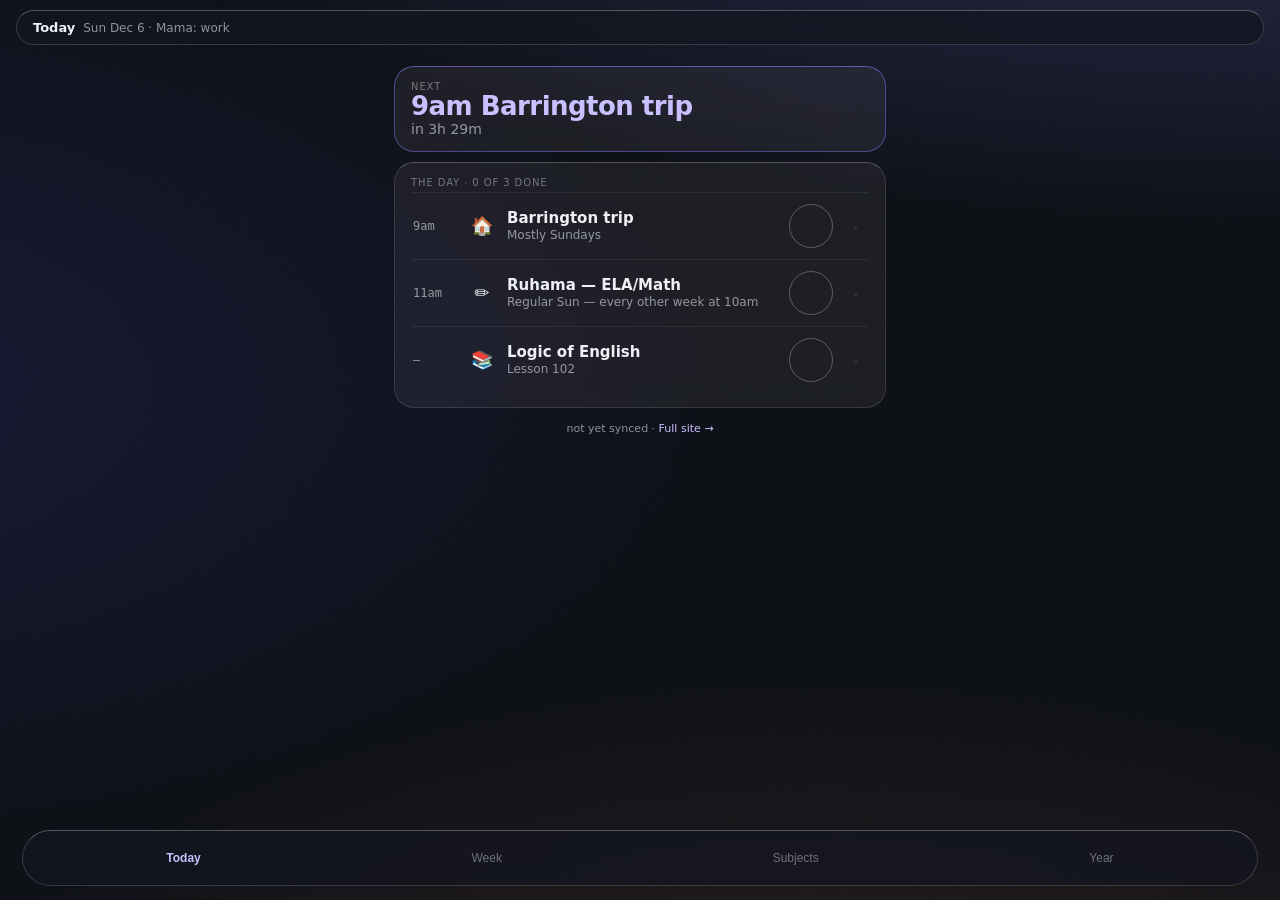
==== m/index.html @ b7f50942 "plan: day-precise finish dates — the walk prices every calendar day, not whole weeks projectFinish a" ====
<!doctype html>
<html lang="en">
<head>
<meta charset="utf-8">
<meta name="viewport" content="width=device-width, initial-scale=1, viewport-fit=cover">
<meta name="color-scheme" content="dark">
<title>Aoife's School</title>
<meta name="theme-color" content="#0b0d14">
<meta name="apple-mobile-web-app-capable" content="yes">
<meta name="apple-mobile-web-app-status-bar-style" content="black-translucent">
<meta name="apple-mobile-web-app-title" content="Aoife">
<link rel="manifest" href="/m/manifest.json">
<link rel="apple-touch-icon" href="/apple-touch-icon.png">
<link rel="icon" href="/apple-touch-icon.png">
<link rel="stylesheet" href="../css/m.css?v=2026-09-05-3">
</head>
<body class="day">

<div id="field" aria-hidden="true"></div>

<header id="topbar">
  <div id="top-normal"><b id="top-title">Today</b><span id="top-date" class="dim"></span></div>
  <div id="top-compact" hidden><b id="top-frac"></b><span id="top-next" class="dim"></span></div>
</header>

<div id="ptr" aria-hidden="true">&#8595; pull to refresh</div>

<main>
  <section id="tab-today" class="tab" role="tabpanel" aria-label="Today"></section>
  <section id="tab-week" class="tab" role="tabpanel" aria-label="Week" hidden></section>
  <section id="tab-subjects" class="tab" role="tabpanel" aria-label="Subjects" hidden></section>
  <section id="tab-year" class="tab" role="tabpanel" aria-label="Year" hidden></section>
  <p class="foot dim"><span id="stamp"></span> &middot; <a id="to-desktop" href="/">Full site &#8594;</a></p>
</main>

<div id="sheet-dim" hidden></div>
<div id="sheet" hidden>
  <div id="sheet-grab"><span></span></div>
  <div id="sheet-body"></div>
</div>

<div id="toast" hidden></div>

<nav id="tabbar" aria-label="Sections">
  <button type="button" data-tab="today" class="on" aria-pressed="true">Today</button>
  <button type="button" data-tab="week" aria-pressed="false">Week</button>
  <button type="button" data-tab="subjects" aria-pressed="false">Subjects</button>
  <button type="button" data-tab="year" aria-pressed="false">Year</button>
</nav>

<script type="module" src="../js/m.js?v=2026-09-05-3"></script>
</body>
</html>
---- css/m.css ----
/* Aoife's School /m — Liquid Glass over a state-colored field, ported from
 * nuts-radar's assets/m.css mechanics (field drift, glass, top bar, tab bar,
 * sheet, pull-to-refresh) with the violet "Today A" look from the approved
 * mock. 390px is the design viewport; nothing may scroll horizontally.
 * Dark only in v1 (see js/m.js — no light-theme toggle exists here). */

:root {
  --ink: #eef0f6;
  --dim: rgba(238, 240, 246, .58);
  --faint: rgba(238, 240, 246, .42);
  --glass: rgba(255, 255, 255, .06);
  --edge: rgba(255, 255, 255, .12);
  --edge-top: rgba(255, 255, 255, .24);
  --vio: #8b7cf6;
  --vio-ink: #c9c0ff;
  --grn: #3ddc97;
  --amb: #e8b44a;
  --red: #f0655a;
  --sm: #e8834a;
  --loe: #5ea3f2;
  --geo: #4cc9b0;
  --ground: #0b0d14;
  --mono: ui-monospace, "SF Mono", Menlo, monospace;
  --sans: -apple-system, "SF Pro Text", system-ui, sans-serif;
}

* { box-sizing: border-box; margin: 0; }
html { -webkit-text-size-adjust: 100%; }
body {
  font-family: var(--sans); color: var(--ink); background: var(--ground);
  min-height: 100dvh; overflow-x: hidden; -webkit-font-smoothing: antialiased;
}
.mono { font-family: var(--mono); font-variant-numeric: tabular-nums; }
.dim { color: var(--dim); }
.faint { color: var(--faint); }
.tiny { font-size: 10px; letter-spacing: .09em; text-transform: uppercase; color: var(--faint); }
.big { font-size: 26px; font-weight: 700; letter-spacing: -.02em; line-height: 1.1; }
a { color: var(--vio-ink); text-decoration: none; }

/* ── the field: slow drifting state-colored light behind everything ── */
#field { position: fixed; inset: -20%; z-index: -1; filter: saturate(1.05);
  animation: drift 40s ease-in-out infinite alternate; transition: opacity 1.2s; }
body.day #field { background:
  radial-gradient(120% 70% at 85% -10%, rgba(139, 124, 246, .34), transparent 60%),
  radial-gradient(90% 60% at 0% 45%, rgba(60, 50, 150, .25), transparent 60%),
  radial-gradient(100% 80% at 60% 112%, rgba(232, 131, 74, .18), transparent 55%), var(--ground); }
body.done #field { background:
  radial-gradient(120% 70% at 85% -10%, rgba(61, 220, 151, .30), transparent 60%),
  radial-gradient(90% 60% at 0% 45%, rgba(20, 120, 110, .22), transparent 60%),
  radial-gradient(100% 80% at 60% 112%, rgba(35, 80, 140, .22), transparent 55%), var(--ground); }
body.late #field { background:
  radial-gradient(120% 70% at 85% -10%, rgba(232, 180, 74, .28), transparent 60%),
  radial-gradient(90% 60% at 0% 45%, rgba(150, 110, 30, .20), transparent 60%),
  radial-gradient(100% 80% at 60% 112%, rgba(90, 40, 40, .20), transparent 55%), var(--ground); }
@keyframes drift { from { transform: translate3d(-2%, -1%, 0) scale(1); }
  to { transform: translate3d(2%, 1.5%, 0) scale(1.06); } }
@media (prefers-reduced-motion: reduce) { #field { animation: none; } }
#field::after { content: ""; position: absolute; inset: 0; opacity: .05;
  background-image: url("data:image/svg+xml,%3Csvg xmlns='http://www.w3.org/2000/svg' width='140' height='140'%3E%3Cfilter id='n'%3E%3CfeTurbulence type='fractalNoise' baseFrequency='.9'/%3E%3C/filter%3E%3Crect width='140' height='140' filter='url(%23n)'/%3E%3C/svg%3E"); }

/* ── glass ── */
.glass { background: var(--glass); border: 1px solid var(--edge);
  border-top-color: var(--edge-top); border-radius: 20px;
  -webkit-backdrop-filter: blur(14px); backdrop-filter: blur(14px);
  padding: 14px 16px; margin: 0 0 10px; }
.hero { border-color: rgba(139, 124, 246, .45); border-top-color: rgba(139, 124, 246, .6); }
.hero .big { color: var(--vio-ink); }
body.done .hero { border-color: rgba(61, 220, 151, .4); border-top-color: rgba(61, 220, 151, .55); }
body.done .hero .big { color: var(--grn); }
body.late .hero { border-color: rgba(232, 180, 74, .4); border-top-color: rgba(232, 180, 74, .55); }

.pair { display: flex; align-items: baseline; gap: 8px; }
.pair .rel { font-size: 14px; color: var(--dim); }
.bar { height: 4px; border-radius: 2px; background: rgba(255, 255, 255, .1);
  margin-top: 10px; overflow: hidden; }
.bar i { display: block; height: 100%; border-radius: 2px; background: linear-gradient(90deg, var(--vio), var(--vio-ink)); transition: width .5s ease; }

/* ── top bar ── */
#topbar { position: fixed; z-index: 30; left: 16px; right: 16px;
  top: calc(env(safe-area-inset-top, 0px) + 10px);
  display: flex; align-items: center; justify-content: space-between;
  padding: 9px 16px; border-radius: 999px;
  background: rgba(20, 22, 32, .78); border: 1px solid rgba(255, 255, 255, .16);
  border-top-color: rgba(255, 255, 255, .28);
  -webkit-backdrop-filter: blur(18px); backdrop-filter: blur(18px);
  font-size: 13px; transition: box-shadow .3s; }
#topbar.compact { box-shadow: 0 8px 30px rgba(0, 0, 0, .45); }
#top-normal b { margin-right: 8px; }
#top-date { font-size: 12px; }
#top-frac { color: var(--vio-ink); font-size: 12px; margin-right: 8px; }
#top-next { font-size: 12px; }

/* ── layout ── */
/* Bottom padding must clear the FIXED tab bar on every tab — Year's chapter
   list and Subjects' card list both used to leave their last rows sitting
   under it (item C, polish round 2). Tab bar footprint: 44px buttons + 10px
   bar padding = 54px content height, plus its own `bottom` offset
   (safe-area + 14px), plus real breathing room so the very last row is
   never flush against the bar. This is one shared value on `main`, so
   fixing it here fixes Today/Week/Subjects/Year all at once. */
main { padding: calc(env(safe-area-inset-top, 0px) + 66px) 14px
  calc(env(safe-area-inset-bottom, 0px) + 54px + 14px + 50px); max-width: 520px; margin: 0 auto; }
.foot { font-size: 11px; text-align: center; margin: 14px 0 4px; }
.psec { font-size: 11px; letter-spacing: .06em; text-transform: uppercase; color: var(--faint);
  margin: 16px 2px 8px; }
.psec:first-child { margin-top: 4px; }

/* ── item rows (Today / Week) ── */
.item { display: flex; align-items: center; gap: 12px; padding: 11px 2px; border-top: 1px solid rgba(255, 255, 255, .07); }
.item:first-of-type { border-top: 0; }
.item .t { width: 44px; font-size: 12px; color: var(--dim); flex: none; }
.item .em { font-size: 18px; width: 26px; text-align: center; flex: none; }
.item .n { flex: 1; min-width: 0; }
.item .n b { display: block; font-size: 15px; font-weight: 600; }
.item .n span { display: block; font-size: 12px; color: var(--dim); margin-top: 1px; }
.item .ractions { display: flex; align-items: center; gap: 0; flex: none; margin-right: -10px; }

.chk { width: 44px; height: 44px; border-radius: 999px; border: 1.5px solid rgba(255, 255, 255, .28);
  flex: none; display: grid; place-items: center; font-size: 16px; color: var(--faint);
  background: none; transition: transform .15s;
  touch-action: manipulation; -webkit-touch-callout: none; -webkit-user-select: none; user-select: none; }
.chk:active { transform: scale(.9); }
.chk.st-done { background: var(--grn); border-color: var(--grn); color: #08261a; font-weight: 700; }
.chk.st-half { background: rgba(232, 180, 74, .18); border-color: var(--amb); color: var(--amb); }
.chk.st-partial { background: rgba(232, 180, 74, .18); border-color: var(--amb); color: var(--amb); }
.chk.st-missed { background: rgba(240, 101, 90, .15); border-color: var(--red); color: var(--red); }
/* Item D (polish round 2): the old "…" button is gone — every row's status
   control is the round check. The chevron (polish round 3) is now a REAL
   44×44 tappable/keyboard-focusable button (data-chev in js/m.js) that opens
   the same menu a long-press does — it used to be a decorative `<i>` hint
   only reachable by touch. The 44px box is reclaimed mostly from the glass
   card's own right padding (negative margin on .ractions) rather than
   eating into the name column. Glyph stays small/faint so it still reads as
   a hint, not a second prominent control next to the check. */
.hintdot { width: 44px; height: 44px; display: grid; place-items: center;
  font-size: 11px; line-height: 1; opacity: .35; flex: none;
  background: none; border: none; padding: 0; color: var(--faint); cursor: pointer;
  touch-action: manipulation; -webkit-tap-highlight-color: transparent; }
/* A set status is a hint that it CAN be changed — slightly more visible,
   still subtle (item 4, chevron round). */
.hintdot.has-status { opacity: .55; }
.hintdot:active { opacity: .8; }
.hintdot:focus-visible { outline: 2px solid var(--vio); outline-offset: -2px; border-radius: 10px; }
.status-pick { display: flex; gap: 6px; margin-top: 8px; flex-wrap: wrap; }
.status-pick button { flex: 1; padding: 9px 0; border-radius: 999px; font-size: 12px; font-weight: 600;
  border: 1px solid var(--edge); background: rgba(255, 255, 255, .07); color: var(--ink); min-width: 44px; min-height: 40px; }
.status-pick button.sel { background: var(--vio); border-color: var(--vio); color: #fff; }
/* Clear is a lower-emphasis, undo-ish action — same treatment as .btn.q. */
.status-pick button.clear { color: var(--dim); flex: .7; }

/* ── Singapore-style lesson card ── */
/* One row per lesson: a small label, then that lesson's two halves as ONE
   segmented capsule rather than two loose pills. The halves used to be
   full-width SOLID green slabs, which shouted louder than anything else on
   the page for work that was already finished ("now it just looks like HUGE
   buttons", 2026-08-31). Weight follows meaning now: a logged half is a
   quiet green tint, the half to tap next carries the violet, a half whose
   turn hasn't come is dimmed out. The capsule's own border goes green when
   both halves are in, so a finished lesson reads as one closed thing. */
.smhd { display: flex; justify-content: space-between; align-items: baseline; gap: 10px; }
.lrow { display: flex; align-items: center; gap: 10px; margin-top: 10px; }
.dlab { flex: none; width: 62px; font-size: 12px; color: var(--dim); }
.segs { flex: 1; min-width: 0; display: flex; border: 1px solid var(--edge);
  border-radius: 999px; overflow: hidden; transition: border-color .25s; }
.lrow.done .segs { border-color: rgba(61, 220, 151, .38); }
.seg { flex: 1; min-width: 0; min-height: 44px; padding: 0 4px;
  border: 0; border-left: 1px solid var(--edge); background: none;
  color: var(--dim); font-size: 13px; font-weight: 600; text-align: center;
  white-space: nowrap; overflow: hidden; text-overflow: ellipsis;
  transition: background-color .2s, color .2s; }
.seg:first-child { border-left: 0; }
.seg:active { background-color: rgba(255, 255, 255, .12); }
.seg.on { background: rgba(61, 220, 151, .15); color: var(--grn); }
.seg.next { background: rgba(139, 124, 246, .2); color: var(--vio-ink); }
.seg.wait { color: var(--faint); opacity: .5; }
/* Adding a second lesson is optional, so it stays a quiet ghost instead of a
   third slab competing with the halves above it. */
.addles { display: block; margin: 12px auto 0; min-height: 40px; padding: 0 18px;
  border-radius: 999px; border: 1px dashed var(--edge); background: none;
  color: var(--dim); font-size: 13px; font-weight: 600; transition: transform .15s; }
.addles:active { transform: scale(.96); }
/* Pace on the left, the plan delta as the same capsule the This-week card
   uses on the right, so the two cards read as one family. */
.smfoot { display: flex; align-items: center; justify-content: space-between;
  gap: 10px; margin-top: 12px; }
.smfoot .chline { margin: 0; min-width: 0; }
.smfoot .cap { margin: 0; flex: none; }

/* Kept for any card still using the plain full-width pill pair. */
.dual { display: flex; gap: 8px; margin-top: 10px; align-items: center; }
.btn { flex: 1; padding: 12px 0; border-radius: 999px; font-size: 13px; font-weight: 600;
  text-align: center; border: 1px solid var(--edge); background: rgba(255, 255, 255, .07);
  color: var(--ink); min-height: 44px; transition: transform .15s; }
.btn:active { transform: scale(.96); }
.btn.pri { background: var(--vio); border-color: var(--vio); color: #fff; }
.btn.q { color: var(--dim); flex: .6; }

/* ── capsules ── */
.cap { display: inline-block; font-size: 10px; padding: 4px 10px; border-radius: 999px;
  border: 1px solid var(--edge); color: var(--dim); margin: 4px 6px 0 0; }
.cap.grn { color: var(--grn); border-color: rgba(61, 220, 151, .35); }
.cap.amb { color: var(--amb); border-color: rgba(232, 180, 74, .4); }
.cap.vio { color: var(--vio-ink); border-color: rgba(139, 124, 246, .45); }

/* ── daily/receipt rows ── */
.tmwrow, .ytwrow { font-size: 12.5px; color: var(--dim); padding: 8px 2px; }

/* ── Week nav (item E, polish round 2): ‹ › + range label + "This week" ── */
.wknav { display: flex; align-items: center; justify-content: space-between; gap: 8px; margin-bottom: 8px; }
.wkstep { width: 44px; height: 44px; border-radius: 999px;
  display: grid; place-items: center; font-size: 17px; color: var(--ink); flex: none;
  padding: 0; margin: 0; transition: transform .15s; }
.wkstep:active { transform: scale(.9); }
.wklabel { text-align: center; flex: 1; min-width: 0; }
.wklabel b { font-size: 15px; font-weight: 700; }
.wklabel .dim { font-size: 11.5px; display: block; margin-top: 1px; white-space: nowrap; overflow: hidden; text-overflow: ellipsis; }
.wk-today-cap { margin: 0 auto 12px; min-height: 44px; padding: 0 18px;
  display: flex; align-items: center; justify-content: center; width: fit-content;
  background: rgba(139, 124, 246, .14); }

/* ── tab chips (Week) ── */
.daychips { display: flex; gap: 6px; margin-bottom: 12px; }
.daychip { flex: 1; padding: 10px 0 8px; border-radius: 14px; text-align: center; border: 1px solid var(--edge);
  background: rgba(255, 255, 255, .05); font-size: 12px; color: var(--dim); min-height: 44px;
  display: flex; flex-direction: column; align-items: center; gap: 3px; }
.daychip b { display: block; font-size: 15px; color: var(--ink); font-weight: 600; }
.daychip.on { border-color: rgba(139, 124, 246, .55); background: rgba(139, 124, 246, .15); color: var(--vio-ink); }
.daychip.on b { color: var(--vio-ink); }
.daychip.today:not(.on) { border-color: rgba(139, 124, 246, .3); }
/* Per-day dot: green all-done, amber some-logged, red-ish any-missed, none
   for empty/future. Away days show ✈/⏸ in the same slot instead. */
.chipdot { width: 5px; height: 5px; border-radius: 50%; background: var(--faint); }
.chipdot.grn { background: var(--grn); }
.chipdot.amb { background: var(--amb); }
.chipdot.red { background: var(--red); }
.chipaway { font-size: 9px; font-style: normal; line-height: 1; }

/* ── Week: past-day receipt rows (mday.js's receipt(), item B/E) ── */
.rcpt-mk { font-size: 15px; flex: none; width: 22px; text-align: center; color: var(--dim); }
.rcpt-mk.st-done { color: var(--grn); }
.rcpt-mk.st-half, .rcpt-mk.st-partial { color: var(--amb); }
.rcpt-mk.st-missed { color: var(--red); }
.rcpt-mk.st-open { color: var(--faint); opacity: .6; }
.item.goto { cursor: pointer; }
.item.goto:active { transform: scale(.99); }
.wkhint { font-size: 11px; text-align: center; padding: 8px 0 0; }

/* ── Week at a glance (2026-08-31) ── */
/* The week card: one big pair (done of total · %) over a thin bar, then a
   capsule per paced daily coloured by its subject dot. */
.wkcard { padding: 12px 16px 12px; }
.wksum { display: flex; align-items: baseline; gap: 8px; flex-wrap: wrap; }
.wksum .big { font-size: 28px; }
.wksum .of { font-size: 14px; color: var(--dim); }
.wksum .side { margin-left: auto; display: flex; align-items: center; gap: 0; }
.wksum .pct { font-size: 14px; color: var(--vio-ink); font-weight: 600; margin-right: 4px; }
.wksum .cap { margin: 0 0 0 6px; }
.wkcard .bar { margin-top: 8px; }
.wkpaced { display: flex; flex-wrap: wrap; gap: 6px; margin-top: 10px; }
.wkp { margin: 0; display: inline-flex; align-items: center; gap: 6px; color: var(--ink); font-size: 11px; }
.wkp i, .raildot { width: 7px; height: 7px; border-radius: 50%; background: var(--c); display: inline-block; flex: none; }

/* The grid card: chips as column headers, an hour axis, a dailies rail. A
   24px gutter on the left carries the hour labels and the rail's subject dot;
   the seven columns share the rest (≈40px each at 390px). */
.wkgrid { padding: 10px 12px 10px 8px; }
.wkgut { width: 24px; flex: none; }
.wkhead { display: flex; gap: 4px; align-items: stretch; }
.wkhead .daychip { padding: 6px 0 5px; border-radius: 10px; font-size: 10.5px; min-height: 40px; gap: 2px; }
.wkhead .daychip b { font-size: 14px; }
.wkbody { position: relative; display: flex; gap: 4px; height: var(--h); margin-top: 8px; }
.wkhours { position: relative; }
.wkhours span { position: absolute; left: 0; transform: translateY(-50%); font-size: 9px; color: var(--faint);
  font-family: var(--mono); }
.wkcol { position: relative; flex: 1; min-width: 0; border-radius: 6px;
  background-image: repeating-linear-gradient(to bottom, rgba(255, 255, 255, .06) 0 1px, transparent 1px var(--hp));
  border: 0; padding: 0; }
.wkcol.today { background-color: rgba(139, 124, 246, .08); }
.wkcol.on { box-shadow: inset 0 0 0 1px rgba(139, 124, 246, .35); }
.wkcol.away { background-color: rgba(255, 255, 255, .025); }
.wkaway { position: absolute; inset: 0; display: grid; place-items: center; font-size: 14px; opacity: .35; font-style: normal; }
/* One timed block. Colour = the desktop category token; the STATE is the
   weight: a planned block is a soft fill, done is solid with its ✓, missed
   is hollow with a red edge, a past block nobody answered fades back, a
   one-off is dashed. */
.wkblk { position: absolute; left: 2px; right: 2px; border-radius: 5px; font-style: normal;
  background: color-mix(in srgb, var(--c) 55%, transparent); border-left: 2px solid var(--c);
  display: grid; place-items: center; font-size: 9px; color: #fff; overflow: hidden; }
.wkblk.done { background: color-mix(in srgb, var(--c) 88%, transparent); }
.wkblk.partial { background: color-mix(in srgb, var(--c) 30%, transparent); color: var(--amb); }
.wkblk.missed { background: color-mix(in srgb, var(--c) 14%, transparent); border: 1px solid var(--red);
  border-left-width: 2px; color: var(--red); }
.wkblk.open { opacity: .35; }
/* The subject emoji inside an unanswered block: small and quiet, so the colour
   still reads first and the mark (✓ ◐ ✗) replaces it once the block is answered. */
.wkblk .wkemo { font-size: 10px; line-height: 1; opacity: .7; filter: saturate(.85); pointer-events: none; }
.wkblk.oneoff { border: 1px dashed var(--c); border-left-width: 2px; background: color-mix(in srgb, var(--c) 18%, transparent); }
@supports not (background: color-mix(in srgb, red 50%, transparent)) {
  .wkblk { background: var(--c); opacity: .6; }
  .wkblk.done { opacity: .95; }
  .wkblk.missed { background: transparent; opacity: 1; }
}
.wknow { position: absolute; left: -2px; right: -2px; height: 0; border-top: 1.5px solid var(--vio-ink);
  box-shadow: 0 0 6px rgba(139, 124, 246, .8); }
.wknow::before { content: ""; position: absolute; left: -3px; top: -4px; width: 6px; height: 6px;
  border-radius: 50%; background: var(--vio-ink); }
/* The dailies rail: one row per paced daily, one cell per day. */
.wkrail { margin-top: 10px; padding-top: 8px; border-top: 1px solid rgba(255, 255, 255, .07); }
.railrow { display: flex; gap: 4px; align-items: center; margin-top: 4px; }
.railrow .wkgut { display: grid; place-items: center; }
.railcell { flex: 1; min-width: 0; height: 14px; border-radius: 4px; border: 1px solid rgba(255, 255, 255, .14);
  background: none; padding: 0; }
.railcell.done { background: var(--c); border-color: var(--c); }
.railcell.half { background: linear-gradient(90deg, var(--c) 50%, transparent 50%); border-color: var(--c); }
.railcell.missed { border: 1.5px solid var(--red); }
.railcell.future { border-color: rgba(255, 255, 255, .07); }
.railcell.blank { border-color: transparent; }
.railkey { display: flex; gap: 12px; justify-content: flex-end; margin-top: 6px; font-size: 10px; color: var(--faint); }
.railkey span { display: inline-flex; align-items: center; gap: 5px; }

/* Changes this week: day · sign · name/time */
.chg { display: flex; align-items: center; gap: 10px; padding: 9px 2px; border-top: 1px solid rgba(255, 255, 255, .07); }
.chg:first-child { border-top: 0; }
.chg-d { width: 30px; font-size: 12px; color: var(--dim); flex: none; }
.chg-s { width: 16px; text-align: center; font-size: 14px; flex: none; }
.chg-s .grn { color: var(--grn); } .chg-s .amb { color: var(--amb); }
.chg-n { flex: 1; min-width: 0; }
.chg-n b { display: block; font-size: 14px; font-weight: 600; white-space: nowrap; overflow: hidden; text-overflow: ellipsis; }
.chg-n span { display: block; font-size: 12px; color: var(--dim); }

/* ── subjects ── */
.sub .hd { display: flex; justify-content: space-between; align-items: baseline; gap: 8px; }
.sub .hd b { font-size: 16px; font-weight: 600; }
.sub .hd .dotc { display: inline-block; width: 9px; height: 9px; border-radius: 50%; margin-right: 7px; }
.sub .hd .fin { font-size: 12px; color: var(--dim); flex: none; }
.sub .nums { display: flex; align-items: baseline; gap: 8px; margin-top: 6px; }
.sub .nums .big { font-size: 26px; }
.sub .nums .of { color: var(--faint); font-size: 16px; }
.sub.dim-card { opacity: .68; }
.chline { font-size: 12px; color: var(--dim); margin-top: 10px; }

/* ── sheet ── */
#sheet-dim { position: fixed; inset: 0; z-index: 40; background: rgba(4, 6, 10, .55);
  -webkit-backdrop-filter: blur(3px); backdrop-filter: blur(3px);
  opacity: 0; transition: opacity .28s; }
#sheet-dim.on { opacity: 1; }
#sheet { position: fixed; z-index: 41; left: 10px; right: 10px; bottom: 0;
  background: rgba(18, 20, 30, .94); border: 1px solid rgba(255, 255, 255, .16);
  border-bottom: 0; border-top-color: rgba(255, 255, 255, .3);
  border-radius: 28px 28px 0 0;
  -webkit-backdrop-filter: blur(24px); backdrop-filter: blur(24px);
  padding: 6px 18px calc(env(safe-area-inset-bottom, 0px) + 22px);
  transform: translateY(105%); transition: transform .32s cubic-bezier(.32, .72, .28, 1);
  touch-action: none; max-height: 82vh; overflow-y: auto; }
#sheet.on { transform: translateY(0); }
#sheet.dragging { transition: none; }
#sheet-grab { padding: 8px 0 12px; display: flex; justify-content: center; }
#sheet-grab span { width: 36px; height: 4px; border-radius: 2px; background: rgba(255, 255, 255, .25); }
.sh-t { font-size: 19px; font-weight: 700; }
.sh-s { font-size: 12px; color: var(--dim); margin: 2px 0 14px; }
.two { display: flex; gap: 10px; margin-bottom: 12px; }
.two .glass { flex: 1; margin: 0; }
.two .lab { font-size: 10px; color: var(--faint); letter-spacing: .08em; text-transform: uppercase; }
/* 20px, not 22: at 390px the widest real date ("Dec 27, 2026") wrapped to two
   lines in the Plan tile while the Now tile stayed on one, so the two numbers
   the sheet exists to compare sat at different heights. */
.two .v { font-size: 20px; font-weight: 700; margin-top: 2px; }
.two .v.grn { color: var(--grn); }
.conseq { font-size: 13px; line-height: 1.45; color: var(--dim); margin-bottom: 12px; }
.conseq b { color: var(--ink); }
.oops-row { padding: 12px 0; border-top: 1px solid rgba(255, 255, 255, .08); font-size: 13px; }
.oops-row button { width: 100%; text-align: left; background: none; border: 0; color: var(--red);
  font-size: 13px; padding: 6px 0; min-height: 44px; }

/* ── toast ── */
#toast { position: fixed; z-index: 50; left: 16px; right: 16px;
  bottom: calc(env(safe-area-inset-bottom, 0px) + 78px);
  background: rgba(20, 22, 32, .92); border: 1px solid rgba(255, 255, 255, .18);
  border-radius: 16px; padding: 12px 16px; font-size: 13px; display: flex;
  justify-content: space-between; align-items: center; gap: 10px;
  -webkit-backdrop-filter: blur(18px); backdrop-filter: blur(18px);
  opacity: 0; transform: translateY(8px); transition: opacity .2s, transform .2s; }
#toast.on { opacity: 1; transform: translateY(0); }
#toast button { background: none; border: 0; color: var(--vio-ink); font-weight: 600; font-size: 13px;
  padding: 6px 4px; min-height: 32px; }

/* ── tab bar ── */
#tabbar { position: fixed; z-index: 30; left: 22px; right: 22px;
  bottom: calc(env(safe-area-inset-bottom, 0px) + 14px);
  display: flex; justify-content: space-around; padding: 5px 8px;
  border-radius: 999px; background: rgba(20, 22, 32, .78);
  border: 1px solid rgba(255, 255, 255, .16); border-top-color: rgba(255, 255, 255, .28);
  -webkit-backdrop-filter: blur(18px); backdrop-filter: blur(18px); }
#tabbar button { background: none; border: 0; font-size: 12px; color: var(--faint);
  padding: 12px 14px; min-height: 44px; transition: transform .15s; }
#tabbar button.on { color: var(--vio-ink); font-weight: 600; }
#tabbar button:active { transform: scale(.92); }

/* focus-visible rings (accessibility) */
:focus-visible { outline: 2px solid var(--vio-ink); outline-offset: 2px; }

/* press springs everywhere tappable */
.item, .drow, .daychip, .sub { transition: transform .15s; }
.drow:active, .sub:active { transform: scale(.99); }

/* pull-to-refresh hint */
#ptr { position: fixed; top: calc(env(safe-area-inset-top, 0px) + 64px);
  left: 50%; transform: translate(-50%, -30px); z-index: 25; font-size: 11px;
  color: var(--dim); padding: 6px 14px; border-radius: 999px;
  background: rgba(20, 22, 32, .8); border: 1px solid var(--edge);
  opacity: 0; pointer-events: none; transition: opacity .2s; }
#ptr.show { opacity: 1; }
#ptr.armed { color: var(--vio-ink); }

.tab { -webkit-overflow-scrolling: touch; }
.away-banner { font-size: 14px; font-weight: 600; }

/* ── Year (item C, polish round 2) ── */
/* Trip card: label never wraps past one line (ellipsis), dates sit on their
   own line under it, "in N days" is its own capsule instead of fighting the
   label for width. */
.trip-card { display: flex; align-items: center; justify-content: space-between; gap: 10px; }
.tc-body { min-width: 0; flex: 1; }
.tc-label { font-size: 16px; font-weight: 700; color: var(--vio-ink);
  white-space: nowrap; overflow: hidden; text-overflow: ellipsis; }
.tc-dates { font-size: 12px; margin-top: 2px; }
.tc-days { flex: none; white-space: nowrap; margin: 0; }

/* Chapter rows: label (ellipsis) left, a compact mono "plan → now" pair plus
   a small state chip on the right — replaces the old wrap-prone
   "plan Sep 6, 2026 · Aug 30, 2026" line. */
.ychrow { display: flex; align-items: center; gap: 8px; padding: 8px 2px;
  border-top: 1px solid rgba(255, 255, 255, .07); }
.ychrow:first-of-type { border-top: 0; }
.ychrow.cur { background: rgba(139, 124, 246, .1); margin: 0 -8px; padding: 8px; border-radius: 10px; border-top-color: transparent; }
.ynm { flex: 1; min-width: 0; font-size: 13px; color: var(--ink);
  white-space: nowrap; overflow: hidden; text-overflow: ellipsis; }
.ydt { font-size: 11.5px; color: var(--dim); flex: none; white-space: nowrap; }
.ychip { flex: none; width: 18px; text-align: center; font-size: 12px; }
.ychip.ok { color: var(--grn); }
.ychip.cur { color: var(--vio-ink); }
.ychip.ahead { color: var(--grn); }
.ychip.behind { color: var(--amb); }
.ychip.pend { color: var(--faint); }

/* ── Subjects card chapter pills (style C, 2026-09-02) ──
   State picks the shape: finished = solid pill with ✓, current = open capsule
   with dots + count and the "now" violet glow, future = hollow pill with its
   size. One hue per subject (--c), never one per chapter. */
.pills { display: flex; flex-wrap: wrap; gap: 6px; margin: 8px 0 8px; }
.pill { display: inline-flex; align-items: center; gap: 3px; padding: 5px 10px; border-radius: 999px;
  font-family: var(--mono); font-variant-numeric: tabular-nums; font-size: 11px; line-height: 1; white-space: nowrap; }
.pill.done { background: color-mix(in srgb, var(--c) 32%, transparent); border: 1px solid color-mix(in srgb, var(--c) 55%, transparent); color: var(--ink); }
.pill.todo { background: transparent; border: 1px solid rgba(255, 255, 255, .14); color: var(--dim); gap: 5px; }
.pill.todo small { font-size: 9px; color: rgba(255, 255, 255, .38); }
.pill.cur { padding: 5px 9px 5px 8px; background: color-mix(in srgb, var(--c) 10%, transparent);
  border: 1px solid var(--vio-ink); box-shadow: 0 0 0 1px rgba(201, 192, 255, .22), 0 0 14px rgba(139, 124, 246, .35); }
.pill.cur em { font-style: normal; font-size: 9px; color: var(--dim); margin-right: 3px; }
.pill.cur b { font-size: 10px; color: var(--vio-ink); margin-left: 4px; font-weight: 600; }
.pd { width: 6px; height: 6px; border-radius: 99px; border: 1px solid rgba(255, 255, 255, .28); flex: 0 0 auto; }
.pd.full { background: var(--c); border-color: var(--c); }
.pd.half { border-color: var(--c); background: linear-gradient(90deg, var(--c) 50%, transparent 50%); }
.prv { font-size: 6px; line-height: 1; color: rgba(255, 255, 255, .28); margin-left: 1px; font-style: normal; }
.prv.full { color: var(--c); }
@supports not (background: color-mix(in srgb, red 50%, transparent)) {
  .pill.done { background: var(--c); opacity: .7; }
  .pill.cur { background: transparent; }
}
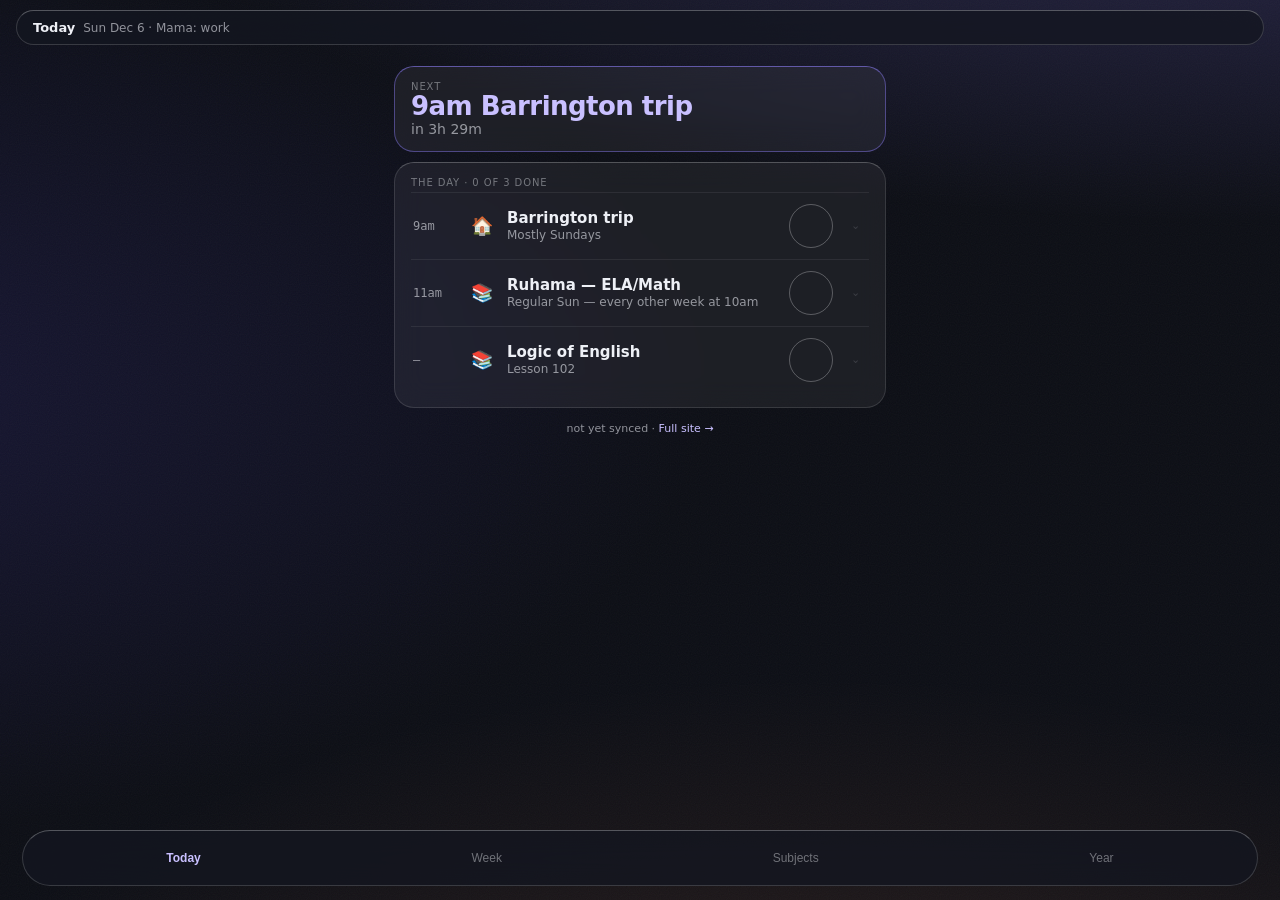
==== commit 5eac7170: "emoji: Miss Hala 🌙, Ruhama 📚 (Jumu'ah 🕌 set on the event) EMOJI_MAP mirrors aoife-school-bot compose" ====
--- a/m/index.html
+++ b/m/index.html
@@ -12,7 +12,7 @@
 <link rel="manifest" href="/m/manifest.json">
 <link rel="apple-touch-icon" href="/apple-touch-icon.png">
 <link rel="icon" href="/apple-touch-icon.png">
-<link rel="stylesheet" href="../css/m.css?v=2026-09-05-3">
+<link rel="stylesheet" href="../css/m.css?v=2026-09-14-2">
 </head>
 <body class="day">
 
@@ -48,6 +48,6 @@
   <button type="button" data-tab="year" aria-pressed="false">Year</button>
 </nav>
 
-<script type="module" src="../js/m.js?v=2026-09-05-3"></script>
+<script type="module" src="../js/m.js?v=2026-09-14-2"></script>
 </body>
 </html>
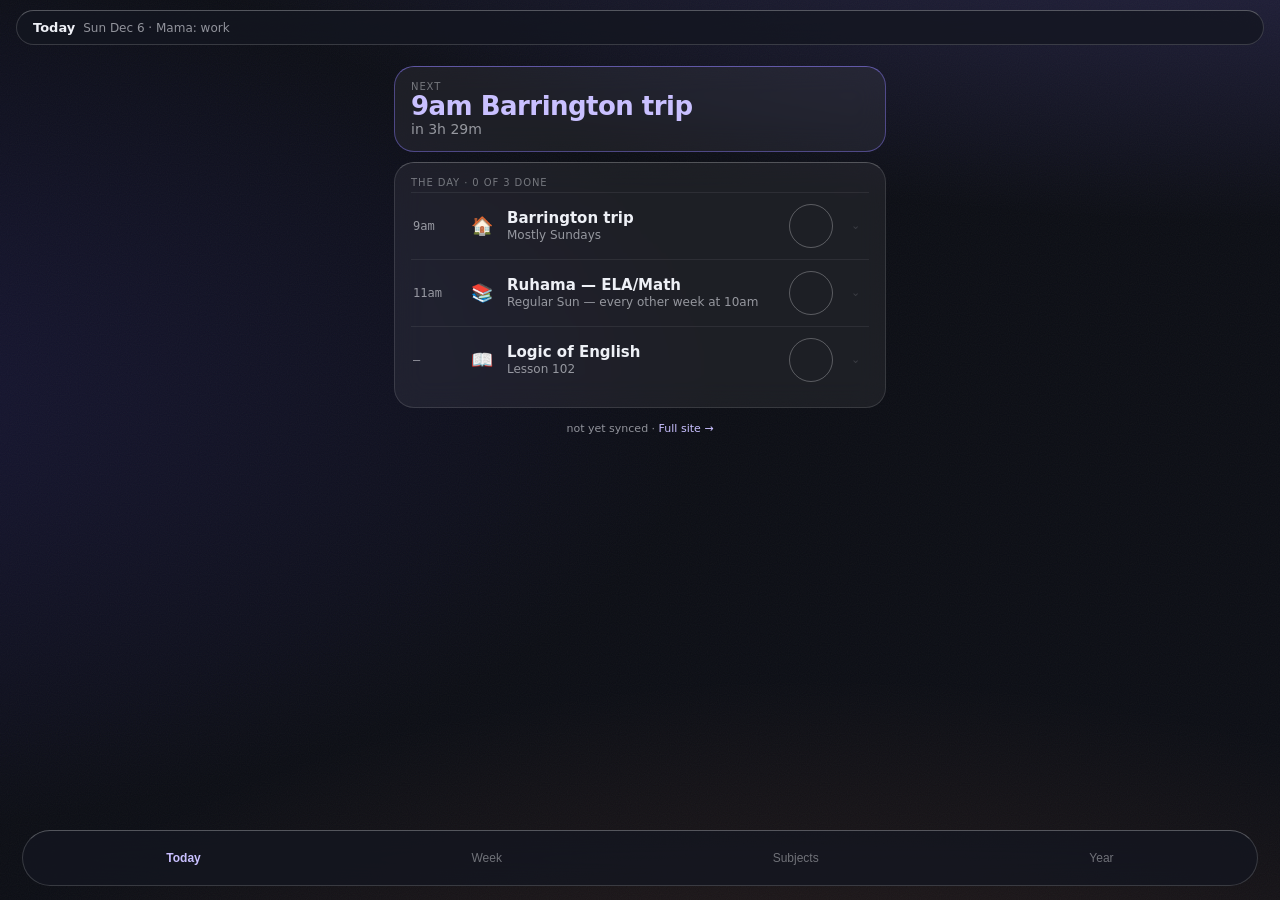
==== commit fcd35970: "emoji: Logic of English 📖 (was 📚, now Ruhama's) Co-Authored-By: Claude Opus 5 (1M context) <noreply@" ====
--- a/m/index.html
+++ b/m/index.html
@@ -12,7 +12,7 @@
 <link rel="manifest" href="/m/manifest.json">
 <link rel="apple-touch-icon" href="/apple-touch-icon.png">
 <link rel="icon" href="/apple-touch-icon.png">
-<link rel="stylesheet" href="../css/m.css?v=2026-09-14-2">
+<link rel="stylesheet" href="../css/m.css?v=2026-09-14-3">
 </head>
 <body class="day">
 
@@ -48,6 +48,6 @@
   <button type="button" data-tab="year" aria-pressed="false">Year</button>
 </nav>
 
-<script type="module" src="../js/m.js?v=2026-09-14-2"></script>
+<script type="module" src="../js/m.js?v=2026-09-14-3"></script>
 </body>
 </html>
